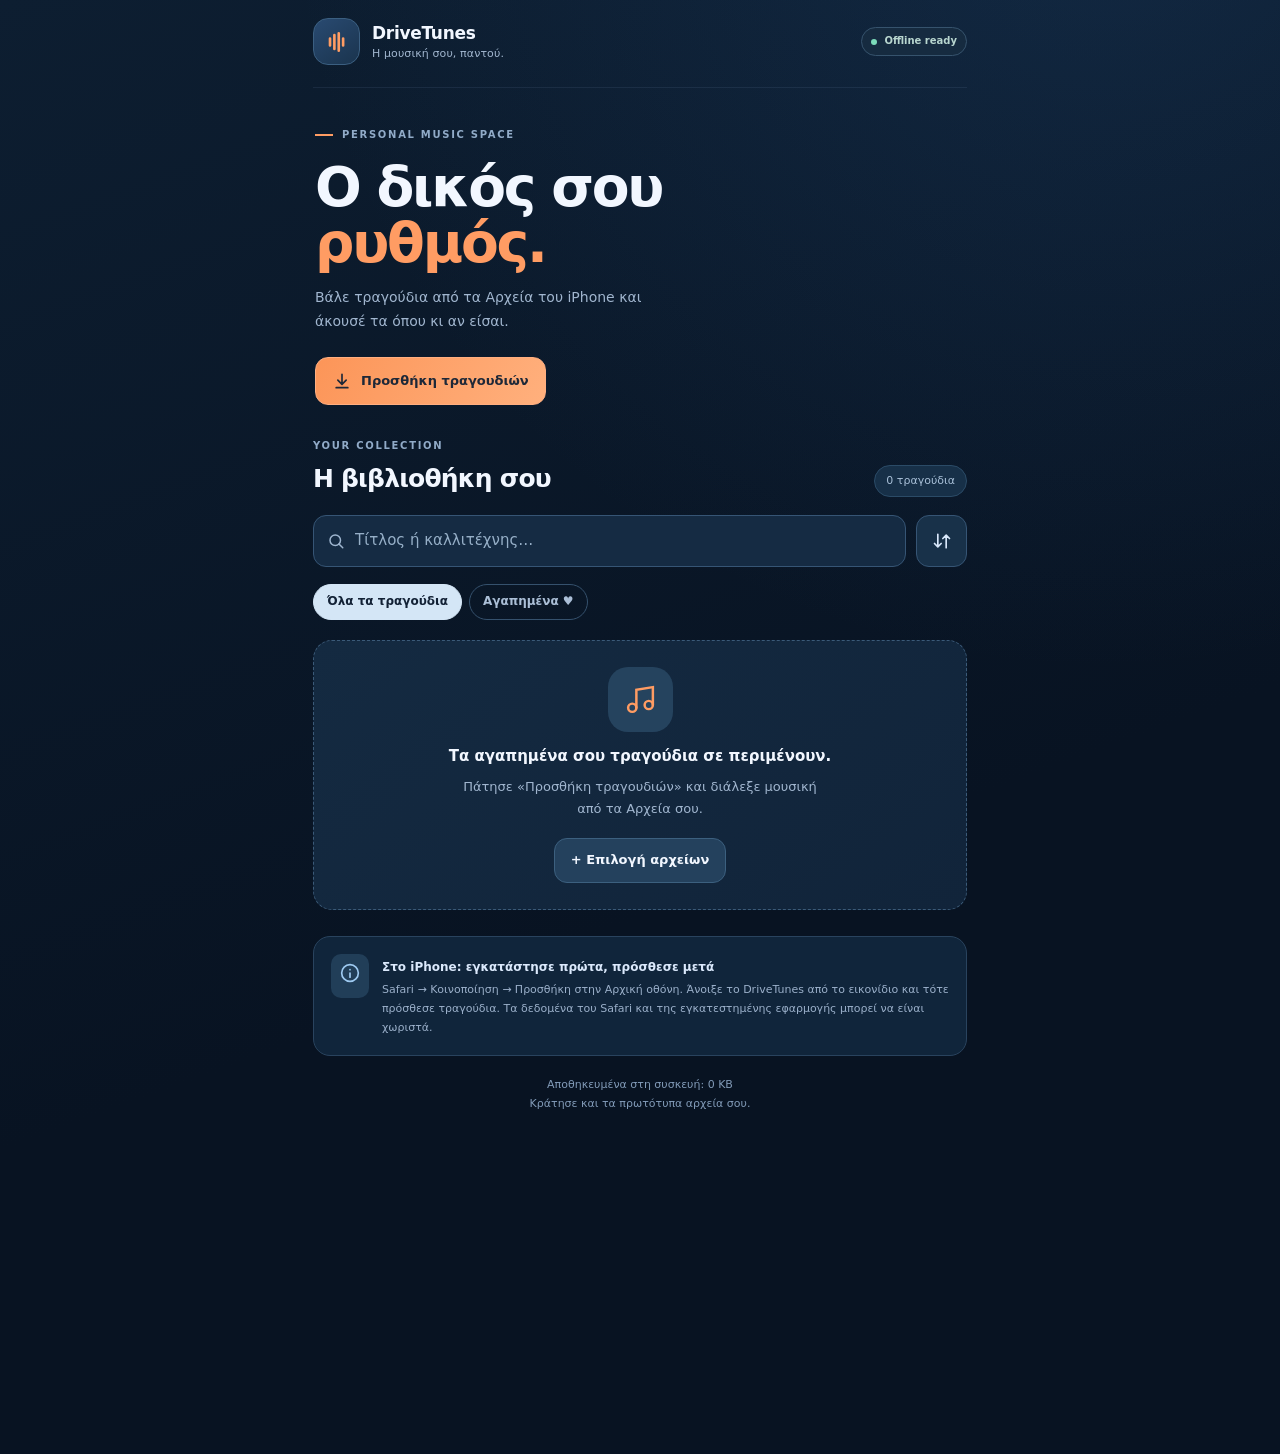
==== index.html @ 00e82565 "Add files via upload" ====
<!doctype html>
<html lang="el">
<head>
  <meta charset="utf-8">
  <meta name="viewport" content="width=device-width, initial-scale=1, viewport-fit=cover">
  <meta name="theme-color" content="#0c1728">
  <meta name="apple-mobile-web-app-capable" content="yes">
  <meta name="apple-mobile-web-app-status-bar-style" content="black-translucent">
  <meta name="apple-mobile-web-app-title" content="DriveTunes">
  <meta name="description" content="Τα τραγούδια σου, αποθηκευμένα στο iPhone. Αναπαραγωγή χωρίς internet.">
  <link rel="manifest" href="./manifest.webmanifest">
  <link rel="icon" href="./assets/icon.svg" type="image/svg+xml">
  <link rel="apple-touch-icon" href="./assets/apple-touch-icon.png">
  <link rel="stylesheet" href="./style.css">
  <title>DriveTunes · Offline Music</title>
  <script src="./app.js" defer></script>
</head>
<body>
  <div class="app-shell">
    <header class="app-header">
      <div class="logo-mark" aria-hidden="true"><svg viewBox="0 0 32 32"><path d="M8 20V12m5 12V8m5 18V6m5 14v-8"/></svg></div>
      <div class="app-heading"><strong>DriveTunes</strong><span>Η μουσική σου, παντού.</span></div>
      <span id="networkStatus" class="connection" aria-label="Κατάσταση σύνδεσης"><span class="status-dot"></span><span id="networkText">Offline ready</span></span>
    </header>

    <main>
      <section class="hero" aria-label="Μουσική βιβλιοθήκη">
        <div class="eyebrow"><span class="tiny-line"></span> PERSONAL MUSIC SPACE</div>
        <h1>Ο δικός σου<br><em>ρυθμός.</em></h1>
        <p>Βάλε τραγούδια από τα Αρχεία του iPhone και άκουσέ τα όπου κι αν είσαι.</p>
        <div class="hero-actions">
          <button id="importTop" type="button" class="primary-button"><svg class="ico" viewBox="0 0 24 24"><path d="M12 4v12m-5-5 5 5 5-5M5 20h14"/></svg> Προσθήκη τραγουδιών</button>
          <button id="installBtn" type="button" class="outline-button" hidden>Εγκατάσταση</button>
        </div>
      </section>

      <div id="notice" role="status" aria-live="polite" class="notice" hidden></div>
      <div id="importProgress" class="import-progress" hidden><span id="importText">Εισαγωγή…</span><div class="progress-track"><span id="importBar"></span></div></div>

      <section class="library" aria-label="Βιβλιοθήκη τραγουδιών">
        <div class="section-heading"><div><span class="eyebrow">YOUR COLLECTION</span><h2>Η βιβλιοθήκη σου</h2></div><span id="trackCount" class="counter">0 τραγούδια</span></div>
        <div class="toolbar">
          <label class="search-wrap"><svg class="ico" viewBox="0 0 24 24"><circle cx="11" cy="11" r="7"/><path d="m16 16 5 5"/></svg><input type="search" id="search" placeholder="Τίτλος ή καλλιτέχνης…" autocomplete="off" aria-label="Αναζήτηση τραγουδιού"></label>
          <button id="sortBtn" type="button" class="sort-button" aria-label="Αλλαγή σειράς" title="Αλλαγή σειράς"><svg class="ico" viewBox="0 0 24 24"><path d="m7 4 0 15m-4-4 4 4 4-4M17 20V5m-4 4 4-4 4 4"/></svg></button>
        </div>
        <div class="tabs" role="tablist" aria-label="Φίλτρο τραγουδιών">
          <button class="tab active" role="tab" aria-selected="true" data-filter="all">Όλα τα τραγούδια</button>
          <button class="tab" role="tab" aria-selected="false" data-filter="favorites">Αγαπημένα <span aria-hidden="true">♥</span></button>
        </div>
        <div id="trackList" class="track-list"></div>
        <div id="emptyState" class="empty-state">
          <div class="empty-icon" aria-hidden="true"><svg viewBox="0 0 24 24"><path d="M9 18V5l12-2v13"/><circle cx="6" cy="18" r="3"/><circle cx="18" cy="16" r="3"/></svg></div>
          <strong>Τα αγαπημένα σου τραγούδια σε περιμένουν.</strong>
          <p>Πάτησε «Προσθήκη τραγουδιών» και διάλεξε μουσική από τα Αρχεία σου.</p>
          <button type="button" id="emptyImport" class="secondary-button">+ Επιλογή αρχείων</button>
        </div>
      </section>

      <section class="info-card">
        <div class="info-icon"><svg class="ico" viewBox="0 0 24 24"><path d="M12 17v-5m0-4h.01M12 2a10 10 0 1 0 0 20 10 10 0 0 0 0-20"/></svg></div>
        <div><strong>Στο iPhone: εγκατάστησε πρώτα, πρόσθεσε μετά</strong><p>Safari → Κοινοποίηση → Προσθήκη στην Αρχική οθόνη. Άνοιξε το DriveTunes από το εικονίδιο και τότε πρόσθεσε τραγούδια. Τα δεδομένα του Safari και της εγκατεστημένης εφαρμογής μπορεί να είναι χωριστά.</p></div>
      </section>
      <div class="storage-info"><span id="storageUsed">Αποθηκευμένα στη συσκευή: —</span><span>Κράτησε και τα πρωτότυπα αρχεία σου.</span></div>
    </main>
  </div>

  <div class="player-dock" id="playerDock" hidden>
    <div class="dock-inner">
      <div class="mini-row">
        <div class="mini-cover" aria-hidden="true"><svg viewBox="0 0 32 32"><path d="M13 22V8l12-3v13"/><circle cx="9" cy="22" r="4"/><circle cx="21" cy="18" r="4"/></svg></div>
        <div class="mini-details"><strong id="nowTitle">—</strong><span id="nowArtist">—</span></div>
        <button class="icon-button mini-more" id="nowMore" aria-label="Επιλογές τραγουδιού"><svg class="ico" viewBox="0 0 24 24"><circle cx="12" cy="5" r="1"/><circle cx="12" cy="12" r="1"/><circle cx="12" cy="19" r="1"/></svg></button>
      </div>
      <div class="seek-row"><span id="currentTime">0:00</span><input id="seek" type="range" min="0" max="1000" step="1" value="0" aria-label="Θέση αναπαραγωγής"><span id="duration">0:00</span></div>
      <div class="control-row">
        <button id="shuffleBtn" type="button" class="icon-button aux-control" aria-label="Τυχαία σειρά" aria-pressed="false" title="Τυχαία σειρά"><svg class="ico" viewBox="0 0 24 24"><path d="m3 17 3 0c6 0 6-10 12-10h3m-4-4 4 4-4 4M3 7h3c2 0 3 1 4 3m3 4c1 2 2 3 5 3h3m-4-4 4 4-4 4"/></svg></button>
        <button id="prevBtn" type="button" class="icon-button transport" aria-label="Προηγούμενο"><svg class="ico" viewBox="0 0 24 24"><path d="M5 5v14M19 5 7 12l12 7z"/></svg></button>
        <button id="playBtn" type="button" class="play-button" aria-label="Αναπαραγωγή"><svg id="playIcon" viewBox="0 0 24 24" class="ico"><path d="M8 5v14l11-7z"/></svg></button>
        <button id="nextBtn" type="button" class="icon-button transport" aria-label="Επόμενο"><svg class="ico" viewBox="0 0 24 24"><path d="M19 5v14M5 5l12 7-12 7z"/></svg></button>
        <button id="repeatBtn" type="button" class="icon-button aux-control" aria-label="Επανάληψη: κλειστή" title="Επανάληψη"><svg class="ico" viewBox="0 0 24 24"><path d="m17 2 4 4-4 4M3 11V9a3 3 0 0 1 3-3h15M7 22l-4-4 4-4m14-1v2a3 3 0 0 1-3 3H3"/></svg><span id="repeatOneBadge" hidden>1</span></button>
      </div>
    </div>
  </div>

  <audio id="audio" preload="metadata" playsinline></audio>
  <input id="fileInput" type="file" accept="audio/*,.mp3,.m4a,.aac,.wav,.flac,.ogg,.opus,.aiff" multiple hidden>

  <dialog id="trackDialog" class="app-dialog" aria-labelledby="dialogTitle"><form method="dialog" id="trackDialogForm">
    <div class="dialog-top"><h2 id="dialogTitle">Επεξεργασία τραγουδιού</h2><button class="close-button" type="submit" aria-label="Κλείσιμο">×</button></div>
    <label for="editTitle">Τίτλος</label><input id="editTitle" autocomplete="off" maxlength="200">
    <label for="editArtist">Καλλιτέχνης</label><input id="editArtist" autocomplete="off" maxlength="200">
    <div class="dialog-actions"><button id="deleteTrackBtn" class="danger-button" type="button">Διαγραφή</button><button id="saveTrackBtn" class="primary-button" type="button">Αποθήκευση</button></div>
  </form></dialog>

  <dialog id="installDialog" class="app-dialog" aria-labelledby="installTitle"><div class="dialog-top"><h2 id="installTitle">Εγκατάσταση στο iPhone</h2><button type="button" class="close-button" id="installClose" aria-label="Κλείσιμο">×</button></div>
    <p>Άνοιξε το DriveTunes στο Safari και πάτησε <strong>Κοινοποίηση</strong> → <strong>Προσθήκη στην Αρχική οθόνη</strong> → <strong>Προσθήκη</strong>.</p>
    <p class="subdued">Άνοιξε πρώτα το εγκατεστημένο DriveTunes και <em>μετά</em> πρόσθεσε τα αρχεία μουσικής σου.</p>
    <button type="button" class="primary-button full-button" id="installOk">Κατάλαβα</button>
  </dialog>
</body>
</html>
---- style.css ----
:root{--bg:#081322;--bg2:#0d1e31;--panel:#14283f;--panel2:#1b3451;--stroke:#294763;--ink:#f2f7ff;--muted:#a1b6cf;--accent:#ff9c63;--accent2:#ffc29d;--teal:#79ccbd;--danger:#ff929b;color-scheme:dark}
*{box-sizing:border-box;-webkit-tap-highlight-color:transparent}
html{-webkit-text-size-adjust:100%}
body{margin:0;color:var(--ink);font:16px/1.45 -apple-system,BlinkMacSystemFont,"Segoe UI",system-ui,sans-serif;background:radial-gradient(circle at 86% -10%,rgba(40,88,141,.24),transparent 42%),linear-gradient(160deg,var(--bg2),var(--bg) 60%);min-height:100vh}
button,input{font:inherit}button{cursor:pointer;touch-action:manipulation}button:focus-visible,input:focus-visible{outline:3px solid var(--accent);outline-offset:3px}button[hidden],div[hidden],span[hidden]{display:none!important}
.app-shell{max-width:690px;margin:0 auto;padding:0 18px 320px}.app-header{display:flex;align-items:center;gap:12px;padding:calc(18px + env(safe-area-inset-top,0px)) 0 22px;border-bottom:1px solid rgba(155,187,227,.09)}
.logo-mark{display:grid;place-items:center;background:linear-gradient(145deg,#294a71,#1a344e);border:1px solid #3b5f81;border-radius:15px;width:47px;height:47px;flex:none}.logo-mark svg{fill:none;stroke:var(--accent);stroke-width:3;stroke-linecap:round;width:28px;height:28px}
.app-heading{display:flex;flex-direction:column;min-width:0}.app-heading strong{font-size:17px;letter-spacing:-.3px}.app-heading span{color:var(--muted);font-size:11px;letter-spacing:.1px}
.connection{margin-left:auto;display:inline-flex;align-items:center;gap:7px;border:1px solid #36536d;background:#162b40;color:#b8d6cf;padding:6px 9px;border-radius:100px;font-size:10px;font-weight:750;white-space:nowrap}.status-dot{width:6px;height:6px;background:#7cdbba;border-radius:50%}.connection.offline .status-dot{background:#ffbd80}
.hero{padding:32px 2px 28px}.eyebrow{display:flex;align-items:center;gap:9px;font-size:10px;font-weight:850;letter-spacing:1.7px;color:#91abc8}.tiny-line{width:18px;height:2px;background:var(--accent)}.hero h1{font-size:clamp(40px,9vw,55px);line-height:1.03;margin:16px 0 14px;letter-spacing:-2.2px;font-weight:850}.hero h1 em{font-style:normal;color:var(--accent)}.hero p{max-width:360px;font-size:14px;line-height:1.7;color:var(--muted);margin:0}
.hero-actions{display:flex;gap:10px;margin-top:24px;flex-wrap:wrap}.primary-button,.secondary-button,.outline-button{display:inline-flex;align-items:center;justify-content:center;gap:9px;min-height:48px;padding:12px 16px;border-radius:13px;font-weight:800;font-size:13px;border:1px solid transparent}.primary-button{background:linear-gradient(120deg,#fc9558,#ffb07d);color:#1d2838;border-color:#ffae80}.primary-button:hover{filter:brightness(1.06)}.secondary-button{background:#24415d;color:var(--ink);border:1px solid #3c607f}.outline-button{background:#172e46;color:var(--ink);border-color:#3f5f7a}.full-button{width:100%}.ico{width:20px;height:20px;flex:none;fill:none;stroke:currentColor;stroke-width:2;stroke-linecap:round;stroke-linejoin:round}
.notice{padding:12px 14px;border-radius:11px;background:#1a3750;border:1px solid #45667d;color:#d6e9ff;font-size:13px;margin:0 0 14px}.notice.error{background:#442633;border-color:#98566a;color:#ffd1d4}.notice[hidden]{display:none}.import-progress{padding:12px 14px;border:1px solid var(--stroke);border-radius:14px;background:#14283e;margin:0 0 15px;font-size:12px;color:var(--muted)}.progress-track{height:6px;border-radius:20px;background:#243c52;overflow:hidden;margin-top:9px}.progress-track span{display:block;width:0;height:100%;background:var(--accent);border-radius:20px;transition:width .16s}
.library{margin-top:6px}.section-heading{display:flex;align-items:end;justify-content:space-between;gap:12px;margin-bottom:18px}.section-heading h2{font-size:25px;letter-spacing:-.8px;margin:7px 0 0}.counter{font-size:11px;color:#a9c0d8;background:#173048;border:1px solid #2b4b67;border-radius:100px;padding:7px 11px;white-space:nowrap}
.toolbar{display:flex;gap:10px}.search-wrap{display:flex;align-items:center;flex:1;min-width:0;border:1px solid #365575;background:#152b43;color:#9eb5cf;border-radius:13px;padding:0 13px}.search-wrap .ico{width:18px;height:18px}.search-wrap input{border:0;background:transparent;outline:0!important;min-height:50px;color:var(--ink);padding:0 0 0 10px;width:100%;font-size:15px;min-width:0}.search-wrap input::placeholder{color:#96afc7}.search-wrap:focus-within{border-color:#ffae79;box-shadow:0 0 0 3px rgba(255,160,104,.12)}.sort-button{background:#183149;border:1px solid #365575;border-radius:13px;min-width:51px;display:grid;place-items:center;color:#d8e7fa}.tabs{display:flex;gap:7px;margin:17px 0 14px}.tab{border:1px solid #35516d;background:transparent;color:#abbfd7;padding:8px 13px;font-size:12px;font-weight:750;border-radius:100px}.tab.active{color:#122135;background:#d4e6f6;border-color:#d4e6f6}
.track-list{display:flex;flex-direction:column;gap:8px}.track{display:flex;align-items:center;gap:12px;min-width:0;background:linear-gradient(145deg,#142a42,#13283d);border:1px solid #2e4a65;border-radius:16px;padding:10px 9px 10px 11px;transition:background .15s,border-color .15s}.track.current{border-color:#dd956b;background:#22364b}.track:hover{background:#1a334e}.track-art{width:46px;height:46px;display:grid;place-items:center;flex:none;background:linear-gradient(135deg,#305473,#1d344e);border-radius:12px;color:#b9d3ef}.track-art svg{width:23px;height:23px;stroke:currentColor;stroke-width:1.8;fill:none;stroke-linecap:round;stroke-linejoin:round}.track.current .track-art{color:var(--accent);background:#3c4754}.track-info{border:0;padding:0;text-align:left;background:transparent;color:inherit;min-width:0;flex:1;display:flex;flex-direction:column;gap:3px}.track-info strong{font-size:14px;white-space:nowrap;overflow:hidden;text-overflow:ellipsis;font-weight:730}.track-info span{font-size:11px;color:var(--muted);white-space:nowrap;overflow:hidden;text-overflow:ellipsis}.track-action{width:35px;height:39px;display:grid;place-items:center;background:transparent;border:0;color:#95abc7;border-radius:10px;padding:0}.track-action.fav.on{color:#ff9d9b}.track-action.fav svg{stroke-width:1.8}.track-action.fav.on svg{fill:currentColor}.track-action .ico{width:19px;height:19px}
.empty-state{padding:26px 20px;text-align:center;background:linear-gradient(145deg,#142a41,#11243a);border:1px dashed #3b5a78;border-radius:19px;margin-top:6px}.empty-icon{width:65px;height:65px;margin:0 auto 14px;border-radius:20px;background:#25435e;display:grid;place-items:center;color:var(--accent)}.empty-icon svg{width:33px;height:33px;fill:none;stroke:currentColor;stroke-width:1.8;stroke-linecap:round}.empty-state strong{display:block;font-size:15px}.empty-state p{font-size:13px;color:var(--muted);line-height:1.7;max-width:360px;margin:9px auto 18px}.empty-state .secondary-button{min-height:42px}
.info-card{display:flex;align-items:flex-start;gap:13px;margin-top:26px;background:#10253b;border:1px solid #29435e;padding:17px;border-radius:17px}.info-icon{flex:none;border-radius:10px;color:#9ecaf1;background:#213e58;padding:9px}.info-card strong{font-size:12px;color:#dbe9fc}.info-card p{font-size:11px;color:#9bb0ca;line-height:1.7;margin:4px 0 0}.storage-info{display:flex;flex-direction:column;align-items:center;gap:3px;color:#829bb8;font-size:11px;padding:21px 10px;line-height:1.5;text-align:center}
.player-dock{position:fixed;left:0;right:0;bottom:0;z-index:20;background:rgba(12,27,45,.96);border-top:1px solid #355470;box-shadow:0 -12px 40px rgba(0,0,0,.4);backdrop-filter:blur(18px);-webkit-backdrop-filter:blur(18px);padding:14px 18px calc(16px + env(safe-area-inset-bottom,0px))}.dock-inner{max-width:654px;margin:0 auto}.mini-row{display:flex;align-items:center;gap:12px}.mini-cover{width:47px;height:47px;display:grid;place-items:center;flex:none;background:#294965;border-radius:11px;color:var(--accent)}.mini-cover svg{width:25px;height:25px;fill:none;stroke:currentColor;stroke-width:1.8;stroke-linejoin:round}.mini-details{display:flex;flex-direction:column;gap:3px;min-width:0;flex:1}.mini-details strong{font-size:15px;white-space:nowrap;text-overflow:ellipsis;overflow:hidden}.mini-details span{font-size:12px;color:#a4bcd4;white-space:nowrap;overflow:hidden;text-overflow:ellipsis}.icon-button{background:transparent;border:0;padding:9px;display:grid;place-items:center;color:#c5d8ed;border-radius:10px}.icon-button:disabled{opacity:.35}.icon-button.active{color:var(--accent)}.icon-button .ico{width:21px;height:21px}.mini-more{padding:5px}.seek-row{display:grid;grid-template-columns:35px minmax(0,1fr) 35px;gap:8px;align-items:center;color:#9aadc4;font-size:10px;font-variant-numeric:tabular-nums;margin-top:13px}.seek-row span:last-child{text-align:right}input[type=range]{width:100%;accent-color:var(--accent);height:22px;margin:0;cursor:pointer}.control-row{display:flex;justify-content:space-between;align-items:center;gap:6px;margin-top:3px}.transport .ico{width:26px;height:26px;fill:currentColor;stroke-width:1.2}.aux-control{position:relative}.aux-control .ico{width:20px;height:20px}.aux-control span{position:absolute;bottom:2px;right:2px;border-radius:50%;font-size:10px;color:#192235;font-weight:900;background:var(--accent);height:14px;width:14px;line-height:14px;text-align:center}.play-button{width:58px;height:58px;flex:none;border-radius:50%;border:0;background:linear-gradient(145deg,#ffad77,#ff8d54);display:grid;place-items:center;color:#1b2b3c;box-shadow:0 7px 21px rgba(247,135,75,.2)}.play-button .ico{width:28px;height:28px;stroke-width:2.2;fill:currentColor}
.app-dialog{border:1px solid #3a5e7f;background:#172b42;color:var(--ink);border-radius:20px;padding:22px;width:min(440px,calc(100vw - 28px));box-shadow:0 23px 70px rgba(0,0,0,.38)}.app-dialog::backdrop{background:rgba(3,11,22,.74)}.dialog-top{display:flex;justify-content:space-between;align-items:center;gap:12px}.dialog-top h2{margin:0 0 8px;font-size:19px}.close-button{font-size:25px;background:transparent;border:0;color:#aac0d8;width:38px;height:38px;border-radius:9px}.app-dialog label{display:block;font-size:12px;color:var(--muted);margin:13px 0 6px}.app-dialog input{display:block;width:100%;background:#0d2035;color:var(--ink);border:1px solid #3b5b77;border-radius:11px;min-height:48px;padding:10px 12px;font-size:16px}.dialog-actions{display:flex;justify-content:space-between;gap:10px;margin-top:22px}.danger-button{background:#372738;color:#ffa8ad;border:1px solid #744753;padding:9px 13px;border-radius:11px;font-weight:750}.app-dialog p{font-size:14px;line-height:1.7;color:#cedcf0}.app-dialog .subdued{color:#9bb1c9;font-size:12px}
@media(max-width:390px){.app-shell{padding-left:12px;padding-right:12px}.hero{padding-top:25px}.hero h1{font-size:39px}.player-dock{padding-left:12px;padding-right:12px}.connection{font-size:0;gap:0;padding:8px}.connection .status-dot{width:7px;height:7px}.track{gap:8px}.track-art{width:42px;height:42px}.track-action{width:33px}.app-heading strong{font-size:15px}}
@media(min-width:900px){.hero{padding-top:40px}}
@media(prefers-reduced-motion:reduce){*{scroll-behavior:auto!important;transition:none!important}}
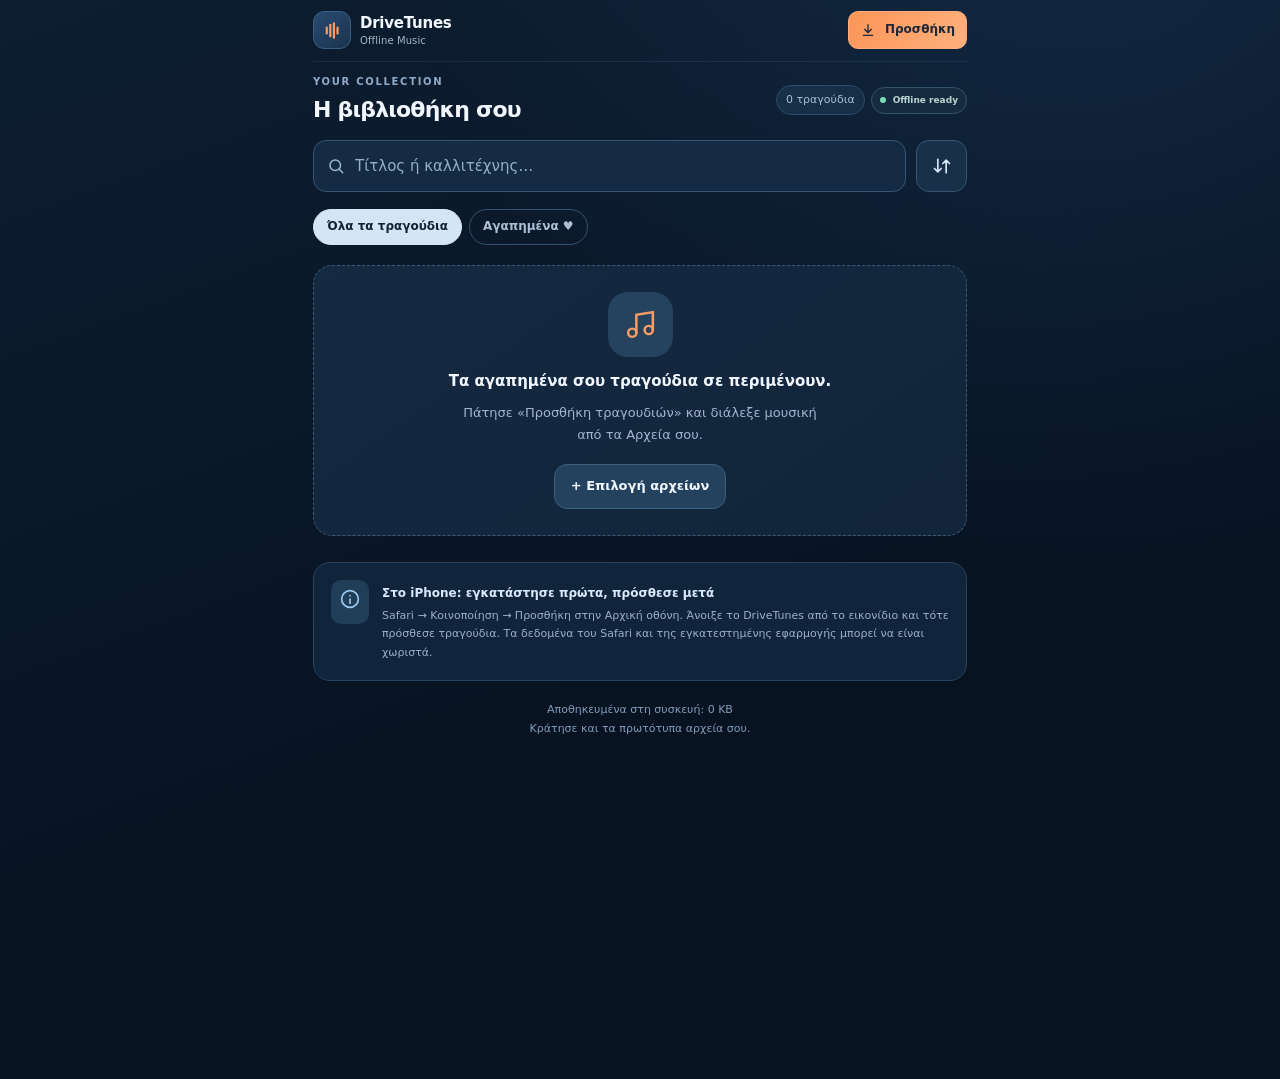
==== commit efbbcf65: "Simplify player header and prefer track controls on lock screen" ====
--- a/index.html
+++ b/index.html
@@ -18,27 +18,25 @@
 <body>
   <div class="app-shell">
     <header class="app-header">
-      <div class="logo-mark" aria-hidden="true"><svg viewBox="0 0 32 32"><path d="M8 20V12m5 12V8m5 18V6m5 14v-8"/></svg></div>
-      <div class="app-heading"><strong>DriveTunes</strong><span>Η μουσική σου, παντού.</span></div>
-      <span id="networkStatus" class="connection" aria-label="Κατάσταση σύνδεσης"><span class="status-dot"></span><span id="networkText">Offline ready</span></span>
+      <div class="app-brand">
+        <div class="logo-mark" aria-hidden="true"><svg viewBox="0 0 32 32"><path d="M8 20V12m5 12V8m5 18V6m5 14v-8"/></svg></div>
+        <div class="app-heading"><strong>DriveTunes</strong><span>Offline Music</span></div>
+      </div>
+      <div class="header-tools">
+        <button id="installBtn" type="button" class="outline-button compact-install" aria-label="Εγκατάσταση εφαρμογής" hidden>Εγκατάσταση</button>
+        <button id="importTop" type="button" class="primary-button compact-import"><svg class="ico" viewBox="0 0 24 24" aria-hidden="true"><path d="M12 4v12m-5-5 5 5 5-5M5 20h14"/></svg><span>Προσθήκη</span></button>
+      </div>
     </header>
 
     <main>
-      <section class="hero" aria-label="Μουσική βιβλιοθήκη">
-        <div class="eyebrow"><span class="tiny-line"></span> PERSONAL MUSIC SPACE</div>
-        <h1>Ο δικός σου<br><em>ρυθμός.</em></h1>
-        <p>Βάλε τραγούδια από τα Αρχεία του iPhone και άκουσέ τα όπου κι αν είσαι.</p>
-        <div class="hero-actions">
-          <button id="importTop" type="button" class="primary-button"><svg class="ico" viewBox="0 0 24 24"><path d="M12 4v12m-5-5 5 5 5-5M5 20h14"/></svg> Προσθήκη τραγουδιών</button>
-          <button id="installBtn" type="button" class="outline-button" hidden>Εγκατάσταση</button>
-        </div>
-      </section>
-
       <div id="notice" role="status" aria-live="polite" class="notice" hidden></div>
       <div id="importProgress" class="import-progress" hidden><span id="importText">Εισαγωγή…</span><div class="progress-track"><span id="importBar"></span></div></div>
 
       <section class="library" aria-label="Βιβλιοθήκη τραγουδιών">
-        <div class="section-heading"><div><span class="eyebrow">YOUR COLLECTION</span><h2>Η βιβλιοθήκη σου</h2></div><span id="trackCount" class="counter">0 τραγούδια</span></div>
+        <div class="section-heading"><div><span class="eyebrow">YOUR COLLECTION</span><h2>Η βιβλιοθήκη σου</h2></div><div class="library-stats">
+          <span id="trackCount" class="counter">0 τραγούδια</span>
+          <span id="networkStatus" class="connection" aria-label="Κατάσταση σύνδεσης"><span class="status-dot"></span><span id="networkText">Offline ready</span></span>
+        </div></div>
         <div class="toolbar">
           <label class="search-wrap"><svg class="ico" viewBox="0 0 24 24"><circle cx="11" cy="11" r="7"/><path d="m16 16 5 5"/></svg><input type="search" id="search" placeholder="Τίτλος ή καλλιτέχνης…" autocomplete="off" aria-label="Αναζήτηση τραγουδιού"></label>
           <button id="sortBtn" type="button" class="sort-button" aria-label="Αλλαγή σειράς" title="Αλλαγή σειράς"><svg class="ico" viewBox="0 0 24 24"><path d="m7 4 0 15m-4-4 4 4 4-4M17 20V5m-4 4 4-4 4 4"/></svg></button>
--- a/style.css
+++ b/style.css
@@ -20,3 +20,41 @@
 @media(max-width:390px){.app-shell{padding-left:12px;padding-right:12px}.hero{padding-top:25px}.hero h1{font-size:39px}.player-dock{padding-left:12px;padding-right:12px}.connection{font-size:0;gap:0;padding:8px}.connection .status-dot{width:7px;height:7px}.track{gap:8px}.track-art{width:42px;height:42px}.track-action{width:33px}.app-heading strong{font-size:15px}}
 @media(min-width:900px){.hero{padding-top:40px}}
 @media(prefers-reduced-motion:reduce){*{scroll-behavior:auto!important;transition:none!important}}
+
+/* Compact app bar. Go straight to the music library — no oversized hero. */
+.app-header{display:flex;align-items:center;justify-content:space-between;gap:10px;padding:calc(11px + env(safe-area-inset-top,0px)) 0 12px;border-bottom:1px solid rgba(155,187,227,.1)}
+.app-brand{display:flex;align-items:center;gap:9px;min-width:0}
+.app-header .logo-mark{width:38px;height:38px;border-radius:11px}
+.app-header .logo-mark svg{width:23px;height:23px}
+.app-header .app-heading strong{font-size:15px;letter-spacing:-.25px}
+.app-header .app-heading span{font-size:10px;line-height:1.2}
+.header-tools{display:flex;align-items:center;gap:6px;flex:none}
+.compact-import,.compact-install{min-height:38px;padding:8px 11px;border-radius:10px;font-size:12px;line-height:1.15;white-space:nowrap}
+.compact-import .ico{width:16px;height:16px}
+.compact-install{padding-left:10px;padding-right:10px}
+.library{margin-top:13px}
+.library .section-heading{align-items:center;gap:8px;margin-bottom:15px}
+.library .section-heading h2{font-size:22px;margin-top:4px}
+.library-stats{display:flex;align-items:center;justify-content:flex-end;gap:6px;flex-wrap:wrap}
+.library-stats .connection{margin-left:0;padding:6px 8px;font-size:9px}
+.library-stats .counter{padding:6px 9px}
+@media(max-width:420px){
+ .app-header{gap:7px}
+ .app-header .logo-mark{width:35px;height:35px}
+ .app-header .app-heading strong{font-size:14px}
+ .app-header .app-heading span{font-size:9px}
+ .header-tools{gap:5px}
+ .compact-import{min-height:36px;padding:8px 9px;font-size:11px}
+ .compact-install{font-size:0;padding:7px 9px;min-height:36px;min-width:34px}
+ .compact-install::before{content:"⇩";font-size:16px;line-height:1}
+ .library .section-heading{align-items:flex-start}
+ .library .section-heading h2{font-size:21px}
+ .library-stats{flex-direction:column;align-items:flex-end;gap:5px}
+ .library-stats .connection{padding:4px 7px}
+}
+@media(max-width:350px){
+ .app-header .app-heading span{display:none}
+ .app-header .logo-mark{width:32px;height:32px}
+ .compact-import .ico{width:15px;height:15px}
+ .compact-import{padding:7px 8px}
+}
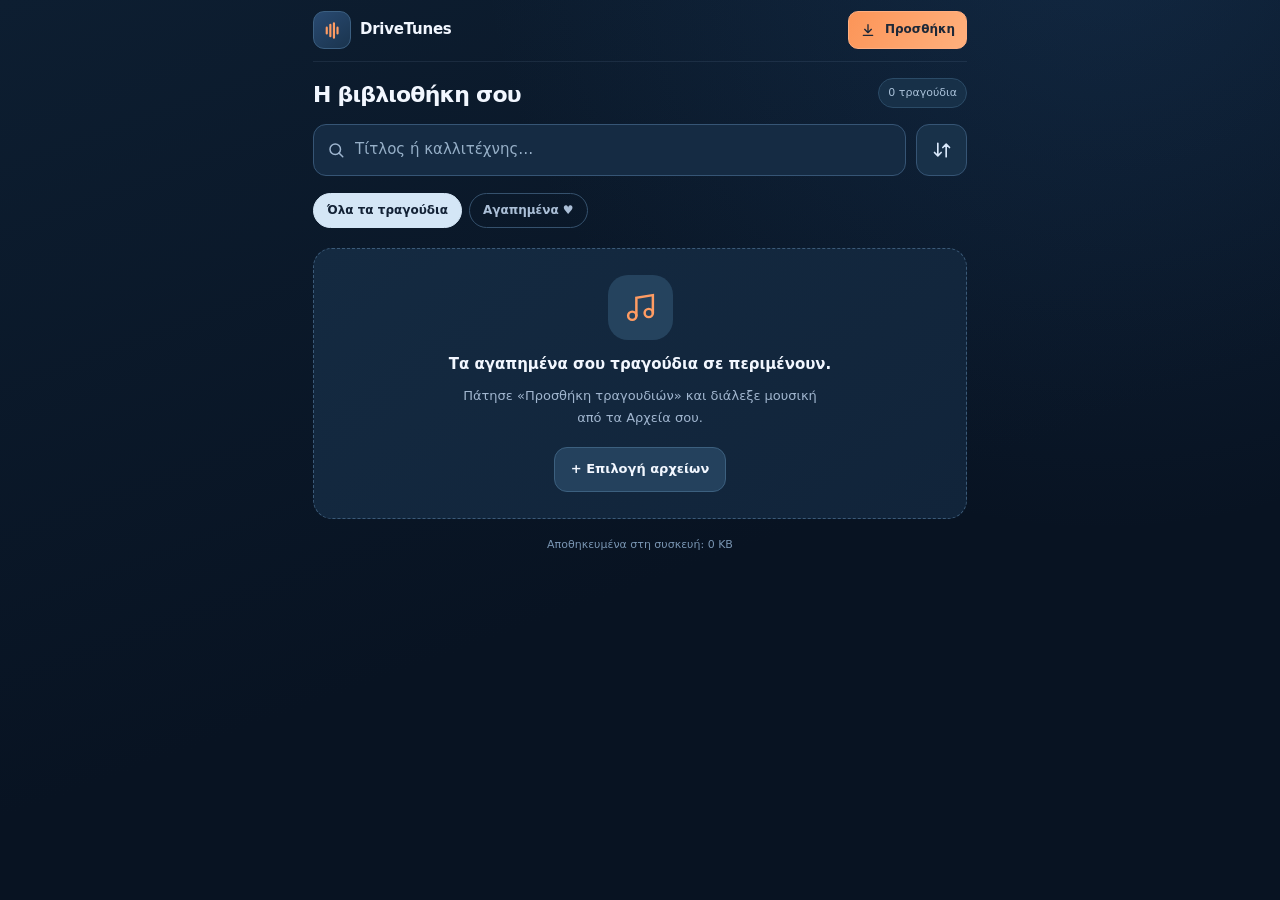
==== commit fbec24b8: "Remove install guidance and simplify DriveTunes UI; add iOS seek fallback for track skips" ====
--- a/index.html
+++ b/index.html
@@ -20,10 +20,9 @@
     <header class="app-header">
       <div class="app-brand">
         <div class="logo-mark" aria-hidden="true"><svg viewBox="0 0 32 32"><path d="M8 20V12m5 12V8m5 18V6m5 14v-8"/></svg></div>
-        <div class="app-heading"><strong>DriveTunes</strong><span>Offline Music</span></div>
+        <div class="app-heading"><strong>DriveTunes</strong></div>
       </div>
       <div class="header-tools">
-        <button id="installBtn" type="button" class="outline-button compact-install" aria-label="Εγκατάσταση εφαρμογής" hidden>Εγκατάσταση</button>
         <button id="importTop" type="button" class="primary-button compact-import"><svg class="ico" viewBox="0 0 24 24" aria-hidden="true"><path d="M12 4v12m-5-5 5 5 5-5M5 20h14"/></svg><span>Προσθήκη</span></button>
       </div>
     </header>
@@ -33,9 +32,8 @@
       <div id="importProgress" class="import-progress" hidden><span id="importText">Εισαγωγή…</span><div class="progress-track"><span id="importBar"></span></div></div>
 
       <section class="library" aria-label="Βιβλιοθήκη τραγουδιών">
-        <div class="section-heading"><div><span class="eyebrow">YOUR COLLECTION</span><h2>Η βιβλιοθήκη σου</h2></div><div class="library-stats">
+        <div class="section-heading"><div><h2>Η βιβλιοθήκη σου</h2></div><div class="library-stats">
           <span id="trackCount" class="counter">0 τραγούδια</span>
-          <span id="networkStatus" class="connection" aria-label="Κατάσταση σύνδεσης"><span class="status-dot"></span><span id="networkText">Offline ready</span></span>
         </div></div>
         <div class="toolbar">
           <label class="search-wrap"><svg class="ico" viewBox="0 0 24 24"><circle cx="11" cy="11" r="7"/><path d="m16 16 5 5"/></svg><input type="search" id="search" placeholder="Τίτλος ή καλλιτέχνης…" autocomplete="off" aria-label="Αναζήτηση τραγουδιού"></label>
@@ -54,11 +52,8 @@
         </div>
       </section>
 
-      <section class="info-card">
-        <div class="info-icon"><svg class="ico" viewBox="0 0 24 24"><path d="M12 17v-5m0-4h.01M12 2a10 10 0 1 0 0 20 10 10 0 0 0 0-20"/></svg></div>
-        <div><strong>Στο iPhone: εγκατάστησε πρώτα, πρόσθεσε μετά</strong><p>Safari → Κοινοποίηση → Προσθήκη στην Αρχική οθόνη. Άνοιξε το DriveTunes από το εικονίδιο και τότε πρόσθεσε τραγούδια. Τα δεδομένα του Safari και της εγκατεστημένης εφαρμογής μπορεί να είναι χωριστά.</p></div>
-      </section>
-      <div class="storage-info"><span id="storageUsed">Αποθηκευμένα στη συσκευή: —</span><span>Κράτησε και τα πρωτότυπα αρχεία σου.</span></div>
+
+      <div class="storage-info"><span id="storageUsed">Αποθηκευμένα στη συσκευή: —</span></div>
     </main>
   </div>
 
@@ -90,10 +85,6 @@
     <div class="dialog-actions"><button id="deleteTrackBtn" class="danger-button" type="button">Διαγραφή</button><button id="saveTrackBtn" class="primary-button" type="button">Αποθήκευση</button></div>
   </form></dialog>
 
-  <dialog id="installDialog" class="app-dialog" aria-labelledby="installTitle"><div class="dialog-top"><h2 id="installTitle">Εγκατάσταση στο iPhone</h2><button type="button" class="close-button" id="installClose" aria-label="Κλείσιμο">×</button></div>
-    <p>Άνοιξε το DriveTunes στο Safari και πάτησε <strong>Κοινοποίηση</strong> → <strong>Προσθήκη στην Αρχική οθόνη</strong> → <strong>Προσθήκη</strong>.</p>
-    <p class="subdued">Άνοιξε πρώτα το εγκατεστημένο DriveTunes και <em>μετά</em> πρόσθεσε τα αρχεία μουσικής σου.</p>
-    <button type="button" class="primary-button full-button" id="installOk">Κατάλαβα</button>
-  </dialog>
+
 </body>
 </html>
--- a/style.css
+++ b/style.css
@@ -58,3 +58,28 @@
  .compact-import .ico{width:15px;height:15px}
  .compact-import{padding:7px 8px}
 }
+
+/* Larger library rows — comfortable touch targets on iPhone and in the car. */
+.track-list{gap:11px}
+.track{min-height:84px;padding:13px 10px 13px 13px;gap:11px;border-radius:18px;cursor:pointer}
+.track-art{width:56px;height:56px;border-radius:14px}
+.track-art svg{width:27px;height:27px}
+.track-info{align-self:stretch;justify-content:center;min-height:56px;padding:4px 0;gap:5px}
+.track-info strong{font-size:15.5px;line-height:1.27}
+.track-info span{font-size:12.5px;line-height:1.3}
+.track-action{width:44px;min-width:44px;height:48px;flex:0 0 44px;border-radius:12px}
+.track-action.fav{font-size:21px}
+.track-action .ico{width:22px;height:22px}
+@media(max-width:390px){
+ .track{min-height:80px;padding:12px 7px 12px 10px;gap:7px}
+ .track-art{width:50px;height:50px}
+ .track-info{min-height:52px}
+ .track-info strong{font-size:14.5px}
+ .track-info span{font-size:12px}
+ .track-action{width:42px;min-width:42px;height:46px;flex-basis:42px}
+}
+
+/* Cleaner library: no extra installation or network status panels. */
+.library-stats{gap:0}
+.library .section-heading{margin-bottom:13px}
+.storage-info{padding:18px 10px;color:#7995b2}
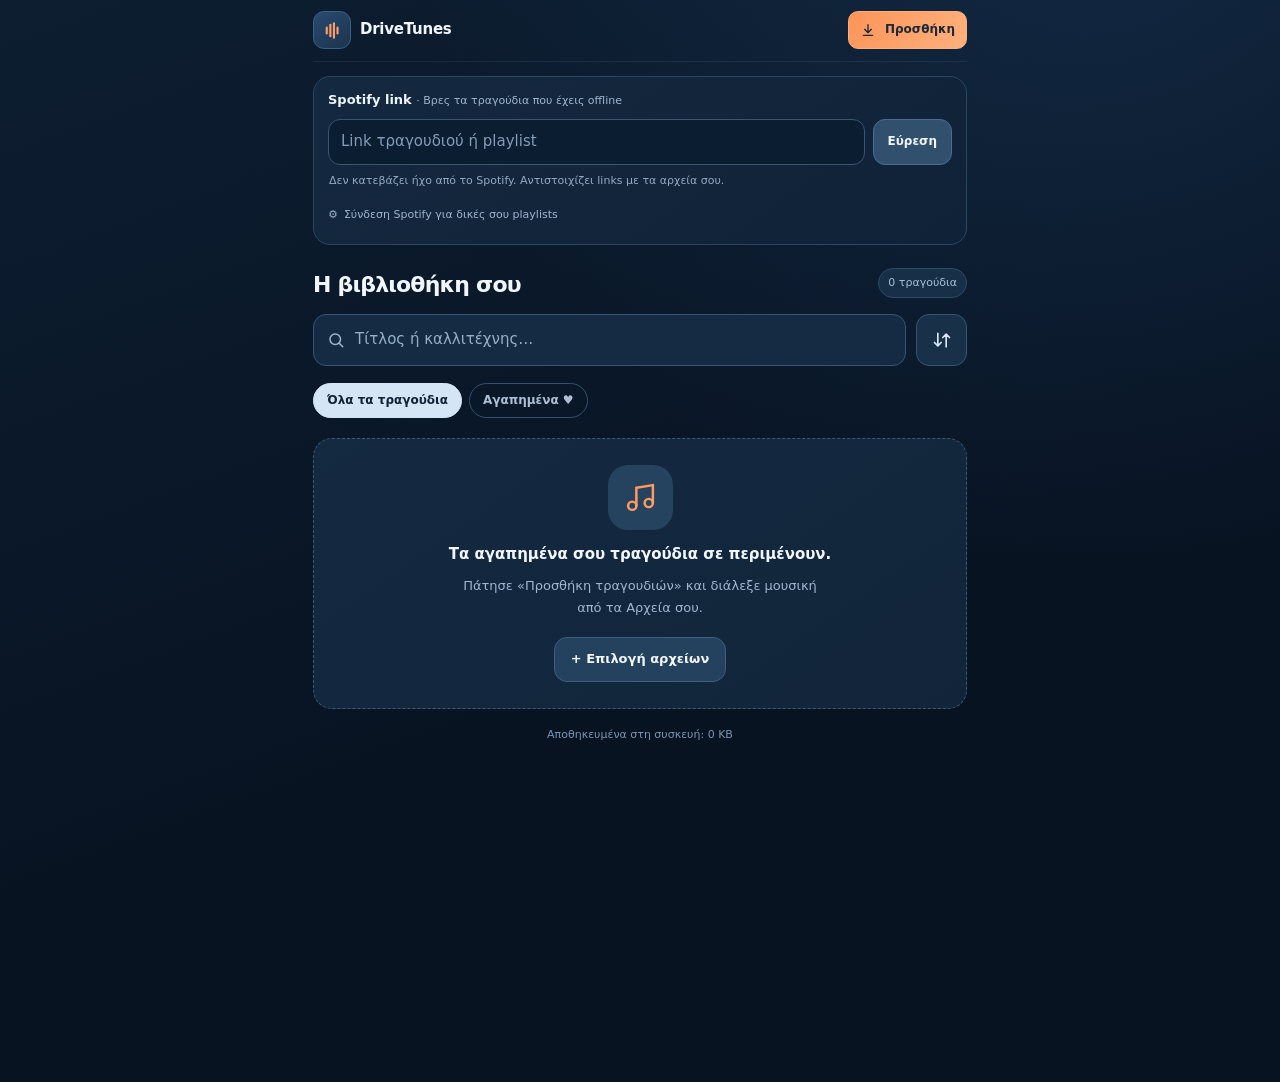
==== commit 602da5f3: "Add Spotify link metadata lookup and optional playlist-to-local-file matching" ====
--- a/index.html
+++ b/index.html
@@ -28,6 +28,36 @@
     </header>
 
     <main>
+      <section class="spotify-import" aria-label="Spotify link">
+        <form id="spotifyForm" class="spotify-form">
+          <label for="spotifyUrl" class="spotify-label">Spotify link <span>· Βρες τα τραγούδια που έχεις offline</span></label>
+          <div class="spotify-input-row">
+            <input id="spotifyUrl" type="url" inputmode="url" autocomplete="off" spellcheck="false" placeholder="Link τραγουδιού ή playlist" aria-describedby="spotifyHint">
+            <button id="spotifyFind" type="submit" class="spotify-find">Εύρεση</button>
+          </div>
+        </form>
+        <p id="spotifyHint" class="spotify-hint">Δεν κατεβάζει ήχο από το Spotify. Αντιστοιχίζει links με τα αρχεία σου.</p>
+        <div id="spotifyFeedback" class="spotify-feedback" role="status" aria-live="polite" hidden></div>
+        <div id="spotifyResults" class="spotify-results" hidden>
+          <div class="spotify-results-head">
+            <strong id="spotifyResultTitle"></strong>
+            <a id="spotifySource" target="_blank" rel="noopener noreferrer" href="https://open.spotify.com/">Spotify</a>
+          </div>
+          <div id="spotifyMatchedList" class="spotify-match-list"></div>
+          <button id="spotifyPlay" type="button" class="spotify-play" hidden>▶ Παίξε τα διαθέσιμα</button>
+        </div>
+        <details class="spotify-settings" id="spotifySettings">
+          <summary>Σύνδεση Spotify για δικές σου playlists</summary>
+          <p>Για να διαβάσουμε όλα τα τραγούδια της playlist σου χρειάζεται δωρεάν Spotify Developer Client ID και σύνδεση λογαριασμού. Το Spotify επιτρέπει πρόσβαση μόνο σε playlists που διαχειρίζεσαι. Η μουσική παραμένει στα δικά σου αρχεία.</p>
+          <label for="spotifyClientId">Spotify Client ID</label>
+          <input id="spotifyClientId" autocomplete="off" spellcheck="false" placeholder="Client ID (όχι Secret)">
+          <div class="spotify-settings-actions">
+            <button type="button" id="spotifyConnect">Σύνδεση Spotify</button>
+            <button type="button" id="spotifyDisconnect">Αποσύνδεση</button>
+          </div>
+          <p class="spotify-setup">Redirect URL για την εφαρμογή Spotify Developer: <code id="spotifyRedirect"></code></p>
+        </details>
+      </section>
       <div id="notice" role="status" aria-live="polite" class="notice" hidden></div>
       <div id="importProgress" class="import-progress" hidden><span id="importText">Εισαγωγή…</span><div class="progress-track"><span id="importBar"></span></div></div>
 
--- a/style.css
+++ b/style.css
@@ -83,3 +83,42 @@
 .library-stats{gap:0}
 .library .section-heading{margin-bottom:13px}
 .storage-info{padding:18px 10px;color:#7995b2}
+
+
+/* Spotify link helper — compact and optional. Never presents metadata as downloads. */
+.spotify-import{margin:14px 0 20px;background:linear-gradient(145deg,#14283f,#102238);border:1px solid #294763;border-radius:17px;padding:14px}
+.spotify-form{margin:0}
+.spotify-label{display:block;color:#edf5ff;font-size:13px;font-weight:800;margin:0 0 9px}
+.spotify-label span{color:#a1b6cf;font-weight:500;font-size:11px}
+.spotify-input-row{display:flex;gap:8px;align-items:stretch}
+.spotify-input-row input{min-width:0;flex:1;color:#f2f7ff;background:#0b1d30;border:1px solid #3a5573;border-radius:12px;padding:11px 12px;font-size:15px;min-height:45px;-webkit-appearance:none;appearance:none}
+.spotify-input-row input::placeholder{color:#829cb8}
+.spotify-input-row input:focus{border-color:#ffab7b;outline:0;box-shadow:0 0 0 3px rgba(255,156,99,.15)}
+.spotify-find{flex:none;background:#31506d;border:1px solid #496e8d;color:#f2f7ff;border-radius:12px;padding:10px 14px;min-height:45px;font-size:12px;font-weight:800}
+.spotify-find:disabled{opacity:.6}
+.spotify-hint{margin:8px 1px 0;font-size:11px;color:#95aac2;line-height:1.5}
+.spotify-feedback{font-size:12px;line-height:1.55;color:#cbdcf0;border-radius:10px;margin-top:12px;background:#1c3750;padding:10px 12px}
+.spotify-feedback.error{background:#3e2b37;color:#ffd2d5}
+.spotify-results{margin-top:12px;padding-top:12px;border-top:1px solid #304963}
+.spotify-results-head{display:flex;align-items:center;justify-content:space-between;gap:12px;font-size:13px;margin-bottom:10px}
+.spotify-results-head strong{min-width:0;overflow-wrap:anywhere}
+.spotify-results-head a{font-size:11px;color:#b7cde8;white-space:nowrap}
+.spotify-match-list{display:flex;flex-direction:column;gap:7px;max-height:270px;overflow-y:auto}
+.spotify-match{display:flex;gap:10px;align-items:center;justify-content:space-between;background:#1b344b;border:1px solid #2f506b;border-radius:11px;padding:10px 11px;min-height:45px}
+.spotify-match strong{font-size:12px;line-height:1.4;font-weight:750;overflow-wrap:anywhere}
+.spotify-match small{display:block;color:#9fb3cb;font-size:11px;margin-top:3px;line-height:1.4}
+.spotify-match .spotify-status{color:#7de4c3;white-space:nowrap;font-size:11px;font-weight:800}
+.spotify-match .spotify-status.missing{color:#f3b6ac}
+.spotify-play{width:100%;margin-top:11px;background:#ffab77;color:#172638;border:0;font-size:12px;font-weight:850}
+.spotify-settings{margin-top:11px;font-size:11px;color:#9eb4cd}
+.spotify-settings summary{cursor:pointer;list-style:none;display:inline-flex;align-items:center;min-height:30px}
+.spotify-settings summary::-webkit-details-marker{display:none}
+.spotify-settings summary::before{content:"⚙";margin-right:6px}
+.spotify-settings p{line-height:1.6;margin:9px 0 11px}
+.spotify-settings label{display:block;margin:9px 0 5px}
+.spotify-settings input{width:100%;border:1px solid #3a5573;background:#0b1d30;color:#f2f7ff;min-height:43px;border-radius:11px;padding:9px 12px;min-width:0;font-size:14px}
+.spotify-settings-actions{display:flex;gap:8px;flex-wrap:wrap;margin-top:9px}
+.spotify-settings-actions button{font-size:11px;background:#263e56;color:#dbe8fa;border:1px solid #3b5874;min-height:40px;padding:9px 12px}
+.spotify-setup{color:#8ea6c0;overflow-wrap:anywhere}
+.spotify-setup code{user-select:all;-webkit-user-select:all;font-size:10px;color:#b9cce2}
+@media(max-width:400px){.spotify-import{padding:12px;margin-top:11px}.spotify-label span{display:block;margin-top:3px}.spotify-input-row{gap:6px}.spotify-find{padding:8px 10px}.spotify-match{align-items:flex-start;gap:6px}}
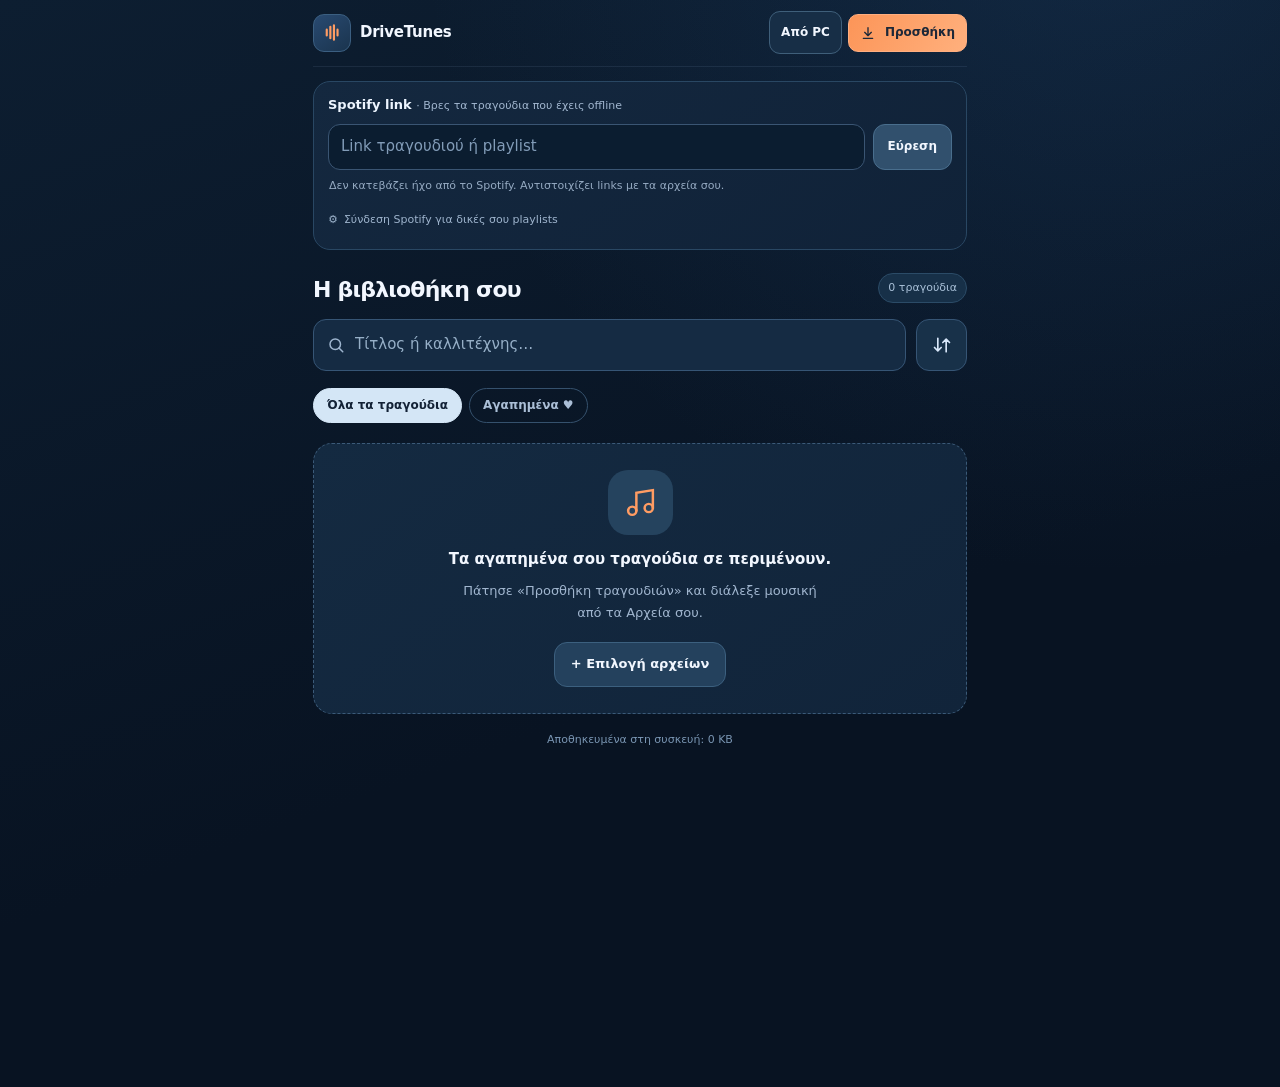
==== commit cabe413e: "Add direct PC-to-iPhone music import via DataTransfer WebRTC pairing" ====
--- a/index.html
+++ b/index.html
@@ -14,6 +14,8 @@
   <link rel="stylesheet" href="./style.css">
   <title>DriveTunes · Offline Music</title>
   <script src="./app.js" defer></script>
+  <script src="./pc-bridge.js" defer></script>
+  <script src="./receiver-transfer.js" defer></script>
 </head>
 <body>
   <div class="app-shell">
@@ -23,11 +25,29 @@
         <div class="app-heading"><strong>DriveTunes</strong></div>
       </div>
       <div class="header-tools">
+        <button id="pcTransferToggle" type="button" class="outline-button compact-pc" aria-expanded="false" aria-controls="pcTransferPanel">Από PC</button>
         <button id="importTop" type="button" class="primary-button compact-import"><svg class="ico" viewBox="0 0 24 24" aria-hidden="true"><path d="M12 4v12m-5-5 5 5 5-5M5 20h14"/></svg><span>Προσθήκη</span></button>
       </div>
     </header>
 
     <main>
+      <section id="pcTransferPanel" class="pc-panel" aria-label="Μεταφορά τραγουδιών από PC" hidden>
+        <div class="pc-panel-top"><strong>Μεταφορά από υπολογιστή</strong><button id="pcTransferClose" type="button" aria-label="Κλείσιμο">×</button></div>
+        <label for="pcTransferServer">Διεύθυνση DataTransfer</label>
+        <input id="pcTransferServer" type="url" autocomplete="url" autocapitalize="off" spellcheck="false" placeholder="https://διεύθυνση-DataTransfer">
+        <p id="pcSetupHint" class="pc-help">Βάλε μία φορά τη διεύθυνση όπου ανοίγεις το DataTransfer. Χρησιμοποιείται μόνο για τη σύνδεση των συσκευών.</p>
+        <button id="pcTransferStart" class="pc-start" type="button">Έναρξη μεταφοράς</button>
+        <div id="pcPairing" class="pc-pairing" hidden>
+          <span class="pc-label">Στον υπολογιστή άνοιξε:</span>
+          <span id="pcSenderUrl" class="pc-sender-url"></span>
+          <span class="pc-label">Κωδικός σύνδεσης:</span>
+          <strong id="pcPairCode" class="pc-pair-code">—</strong>
+          <button id="pcCopyLink" class="pc-copy" type="button">Αντιγραφή πλήρους συνδέσμου</button>
+        </div>
+        <p id="pcTransferStatus" class="pc-status" role="status" aria-live="polite"></p>
+        <div id="pcReceiveName" class="pc-receive-name"></div>
+        <progress id="pcReceiveProgress" max="100" value="0" hidden></progress>
+      </section>
       <section class="spotify-import" aria-label="Spotify link">
         <form id="spotifyForm" class="spotify-form">
           <label for="spotifyUrl" class="spotify-label">Spotify link <span>· Βρες τα τραγούδια που έχεις offline</span></label>
--- a/style.css
+++ b/style.css
@@ -122,3 +122,33 @@
 .spotify-setup{color:#8ea6c0;overflow-wrap:anywhere}
 .spotify-setup code{user-select:all;-webkit-user-select:all;font-size:10px;color:#b9cce2}
 @media(max-width:400px){.spotify-import{padding:12px;margin-top:11px}.spotify-label span{display:block;margin-top:3px}.spotify-input-row{gap:6px}.spotify-find{padding:8px 10px}.spotify-match{align-items:flex-start;gap:6px}}
+
+
+/* Compact PC-to-iPhone transfer. Only visible when the user requests it. */
+.compact-pc{min-height:43px;padding:9px 11px;font-size:12px;border-radius:11px;white-space:nowrap}
+.pc-panel{background:linear-gradient(160deg,#142c43,#10253a);border:1px solid #34536e;
+ border-radius:16px;padding:15px;margin:13px 0 18px}
+.pc-panel[hidden],.pc-pairing[hidden],.pc-panel progress[hidden]{display:none!important}
+.pc-panel-top{display:flex;align-items:center;justify-content:space-between;gap:10px}
+.pc-panel-top strong{font-size:14px;font-weight:800}
+.pc-panel-top button{font-size:24px;line-height:1;background:transparent;border:0;color:#b9cbe0;
+ padding:5px 8px;border-radius:9px}
+.pc-panel label,.pc-label{display:block;margin:12px 0 6px;font-size:11px;color:#b5c9e0;font-weight:700}
+.pc-panel input{min-height:44px;width:100%;background:#091e31;border:1px solid #446581;color:#f2f7ff;
+ border-radius:11px;padding:9px 12px;min-width:0;font-size:16px}
+.pc-panel input::placeholder{color:#7891ab}
+.pc-help{margin:7px 0;font-size:11px;line-height:1.45;color:#9ab3ce}
+.pc-start{margin-top:10px;background:#315675;color:#edf5ff;min-height:40px;padding:9px 14px;
+ border:1px solid #4b7190;font-size:12px;font-weight:800;border-radius:11px}
+.pc-pairing{margin-top:15px;padding:12px 13px;background:#1b3750;border:1px solid #315575;border-radius:12px}
+.pc-pairing .pc-label{margin:8px 0 4px}
+.pc-pairing .pc-label:first-child{margin-top:0}
+.pc-sender-url{display:block;font-size:12px;line-height:1.45;word-break:break-all;color:#f2f7ff;user-select:all;-webkit-user-select:all}
+.pc-pair-code{font-size:22px;display:block;line-height:1.45;letter-spacing:1.2px;color:#ffd2aa;user-select:all;-webkit-user-select:all}
+.pc-copy{margin-top:10px;min-height:39px;font-size:11px;padding:8px 11px;border-radius:10px;
+ background:#294a64;color:#fff;border:1px solid #496b86}
+.pc-status{margin:10px 0 4px;min-height:16px;color:#95ddc1;font-size:12px;line-height:1.5}
+.pc-status.error{color:#ffb5bf}
+.pc-receive-name{font-size:11px;color:#b7cce2;overflow-wrap:anywhere}
+.pc-panel progress{width:100%;accent-color:#ffad7c;height:9px;margin-top:7px}
+@media(max-width:380px){.compact-pc{padding:9px 10px;font-size:11px}.pc-pair-code{font-size:20px}}
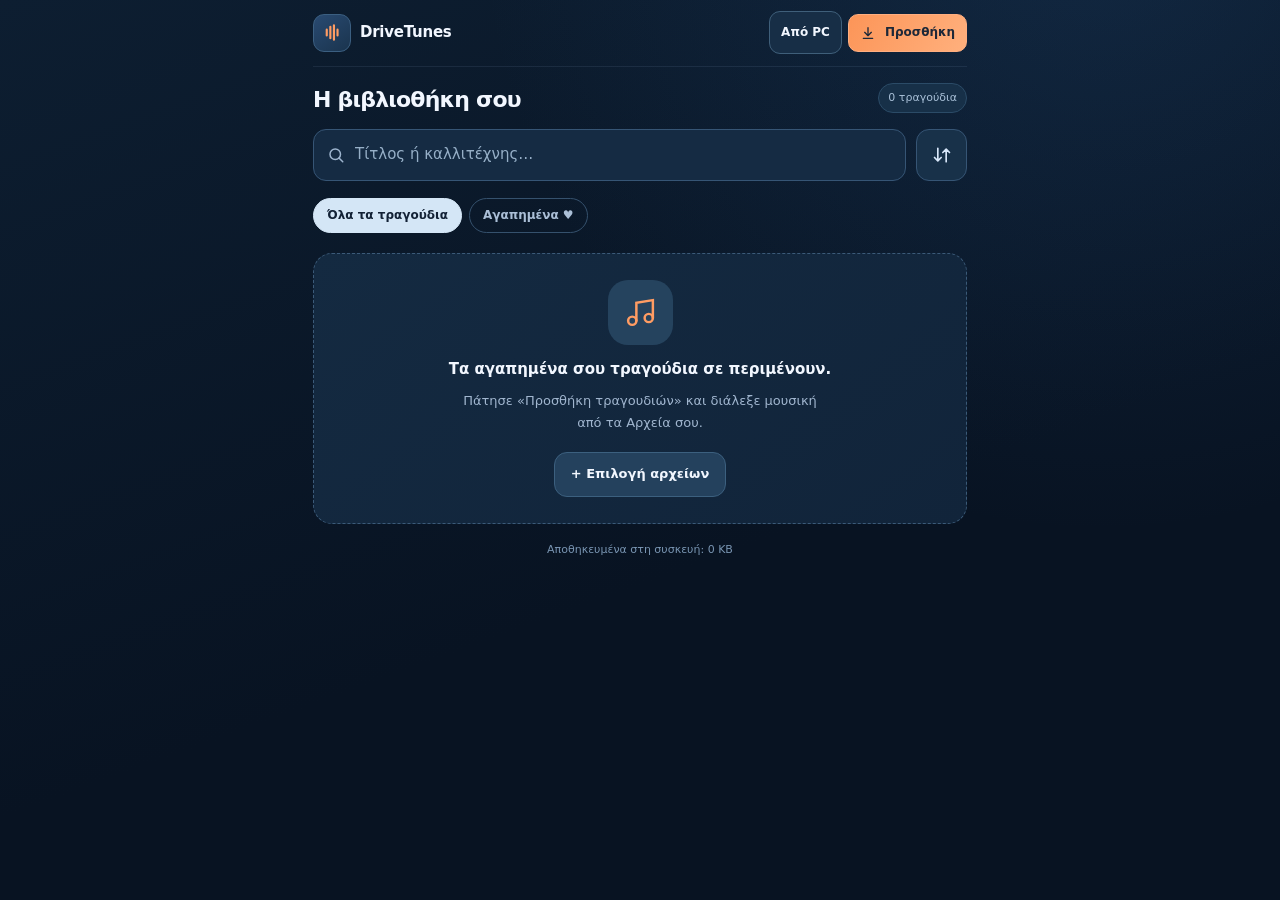
==== commit afb0e136: "Replace Spotify UI with one-click Windows localhost music transfer launcher" ====
--- a/index.html
+++ b/index.html
@@ -38,7 +38,7 @@
         <p id="pcSetupHint" class="pc-help">Βάλε μία φορά τη διεύθυνση όπου ανοίγεις το DataTransfer. Χρησιμοποιείται μόνο για τη σύνδεση των συσκευών.</p>
         <button id="pcTransferStart" class="pc-start" type="button">Έναρξη μεταφοράς</button>
         <div id="pcPairing" class="pc-pairing" hidden>
-          <span class="pc-label">Στον υπολογιστή άνοιξε:</span>
+          <span class="pc-label">Στον υπολογιστή άνοιξε (αφού ξεκινήσεις το DriveTunes-PC.cmd):</span>
           <span id="pcSenderUrl" class="pc-sender-url"></span>
           <span class="pc-label">Κωδικός σύνδεσης:</span>
           <strong id="pcPairCode" class="pc-pair-code">—</strong>
@@ -47,36 +47,6 @@
         <p id="pcTransferStatus" class="pc-status" role="status" aria-live="polite"></p>
         <div id="pcReceiveName" class="pc-receive-name"></div>
         <progress id="pcReceiveProgress" max="100" value="0" hidden></progress>
-      </section>
-      <section class="spotify-import" aria-label="Spotify link">
-        <form id="spotifyForm" class="spotify-form">
-          <label for="spotifyUrl" class="spotify-label">Spotify link <span>· Βρες τα τραγούδια που έχεις offline</span></label>
-          <div class="spotify-input-row">
-            <input id="spotifyUrl" type="url" inputmode="url" autocomplete="off" spellcheck="false" placeholder="Link τραγουδιού ή playlist" aria-describedby="spotifyHint">
-            <button id="spotifyFind" type="submit" class="spotify-find">Εύρεση</button>
-          </div>
-        </form>
-        <p id="spotifyHint" class="spotify-hint">Δεν κατεβάζει ήχο από το Spotify. Αντιστοιχίζει links με τα αρχεία σου.</p>
-        <div id="spotifyFeedback" class="spotify-feedback" role="status" aria-live="polite" hidden></div>
-        <div id="spotifyResults" class="spotify-results" hidden>
-          <div class="spotify-results-head">
-            <strong id="spotifyResultTitle"></strong>
-            <a id="spotifySource" target="_blank" rel="noopener noreferrer" href="https://open.spotify.com/">Spotify</a>
-          </div>
-          <div id="spotifyMatchedList" class="spotify-match-list"></div>
-          <button id="spotifyPlay" type="button" class="spotify-play" hidden>▶ Παίξε τα διαθέσιμα</button>
-        </div>
-        <details class="spotify-settings" id="spotifySettings">
-          <summary>Σύνδεση Spotify για δικές σου playlists</summary>
-          <p>Για να διαβάσουμε όλα τα τραγούδια της playlist σου χρειάζεται δωρεάν Spotify Developer Client ID και σύνδεση λογαριασμού. Το Spotify επιτρέπει πρόσβαση μόνο σε playlists που διαχειρίζεσαι. Η μουσική παραμένει στα δικά σου αρχεία.</p>
-          <label for="spotifyClientId">Spotify Client ID</label>
-          <input id="spotifyClientId" autocomplete="off" spellcheck="false" placeholder="Client ID (όχι Secret)">
-          <div class="spotify-settings-actions">
-            <button type="button" id="spotifyConnect">Σύνδεση Spotify</button>
-            <button type="button" id="spotifyDisconnect">Αποσύνδεση</button>
-          </div>
-          <p class="spotify-setup">Redirect URL για την εφαρμογή Spotify Developer: <code id="spotifyRedirect"></code></p>
-        </details>
       </section>
       <div id="notice" role="status" aria-live="polite" class="notice" hidden></div>
       <div id="importProgress" class="import-progress" hidden><span id="importText">Εισαγωγή…</span><div class="progress-track"><span id="importBar"></span></div></div>
--- a/style.css
+++ b/style.css
@@ -85,45 +85,6 @@
 .storage-info{padding:18px 10px;color:#7995b2}
 
 
-/* Spotify link helper — compact and optional. Never presents metadata as downloads. */
-.spotify-import{margin:14px 0 20px;background:linear-gradient(145deg,#14283f,#102238);border:1px solid #294763;border-radius:17px;padding:14px}
-.spotify-form{margin:0}
-.spotify-label{display:block;color:#edf5ff;font-size:13px;font-weight:800;margin:0 0 9px}
-.spotify-label span{color:#a1b6cf;font-weight:500;font-size:11px}
-.spotify-input-row{display:flex;gap:8px;align-items:stretch}
-.spotify-input-row input{min-width:0;flex:1;color:#f2f7ff;background:#0b1d30;border:1px solid #3a5573;border-radius:12px;padding:11px 12px;font-size:15px;min-height:45px;-webkit-appearance:none;appearance:none}
-.spotify-input-row input::placeholder{color:#829cb8}
-.spotify-input-row input:focus{border-color:#ffab7b;outline:0;box-shadow:0 0 0 3px rgba(255,156,99,.15)}
-.spotify-find{flex:none;background:#31506d;border:1px solid #496e8d;color:#f2f7ff;border-radius:12px;padding:10px 14px;min-height:45px;font-size:12px;font-weight:800}
-.spotify-find:disabled{opacity:.6}
-.spotify-hint{margin:8px 1px 0;font-size:11px;color:#95aac2;line-height:1.5}
-.spotify-feedback{font-size:12px;line-height:1.55;color:#cbdcf0;border-radius:10px;margin-top:12px;background:#1c3750;padding:10px 12px}
-.spotify-feedback.error{background:#3e2b37;color:#ffd2d5}
-.spotify-results{margin-top:12px;padding-top:12px;border-top:1px solid #304963}
-.spotify-results-head{display:flex;align-items:center;justify-content:space-between;gap:12px;font-size:13px;margin-bottom:10px}
-.spotify-results-head strong{min-width:0;overflow-wrap:anywhere}
-.spotify-results-head a{font-size:11px;color:#b7cde8;white-space:nowrap}
-.spotify-match-list{display:flex;flex-direction:column;gap:7px;max-height:270px;overflow-y:auto}
-.spotify-match{display:flex;gap:10px;align-items:center;justify-content:space-between;background:#1b344b;border:1px solid #2f506b;border-radius:11px;padding:10px 11px;min-height:45px}
-.spotify-match strong{font-size:12px;line-height:1.4;font-weight:750;overflow-wrap:anywhere}
-.spotify-match small{display:block;color:#9fb3cb;font-size:11px;margin-top:3px;line-height:1.4}
-.spotify-match .spotify-status{color:#7de4c3;white-space:nowrap;font-size:11px;font-weight:800}
-.spotify-match .spotify-status.missing{color:#f3b6ac}
-.spotify-play{width:100%;margin-top:11px;background:#ffab77;color:#172638;border:0;font-size:12px;font-weight:850}
-.spotify-settings{margin-top:11px;font-size:11px;color:#9eb4cd}
-.spotify-settings summary{cursor:pointer;list-style:none;display:inline-flex;align-items:center;min-height:30px}
-.spotify-settings summary::-webkit-details-marker{display:none}
-.spotify-settings summary::before{content:"⚙";margin-right:6px}
-.spotify-settings p{line-height:1.6;margin:9px 0 11px}
-.spotify-settings label{display:block;margin:9px 0 5px}
-.spotify-settings input{width:100%;border:1px solid #3a5573;background:#0b1d30;color:#f2f7ff;min-height:43px;border-radius:11px;padding:9px 12px;min-width:0;font-size:14px}
-.spotify-settings-actions{display:flex;gap:8px;flex-wrap:wrap;margin-top:9px}
-.spotify-settings-actions button{font-size:11px;background:#263e56;color:#dbe8fa;border:1px solid #3b5874;min-height:40px;padding:9px 12px}
-.spotify-setup{color:#8ea6c0;overflow-wrap:anywhere}
-.spotify-setup code{user-select:all;-webkit-user-select:all;font-size:10px;color:#b9cce2}
-@media(max-width:400px){.spotify-import{padding:12px;margin-top:11px}.spotify-label span{display:block;margin-top:3px}.spotify-input-row{gap:6px}.spotify-find{padding:8px 10px}.spotify-match{align-items:flex-start;gap:6px}}
-
-
 /* Compact PC-to-iPhone transfer. Only visible when the user requests it. */
 .compact-pc{min-height:43px;padding:9px 11px;font-size:12px;border-radius:11px;white-space:nowrap}
 .pc-panel{background:linear-gradient(160deg,#142c43,#10253a);border:1px solid #34536e;
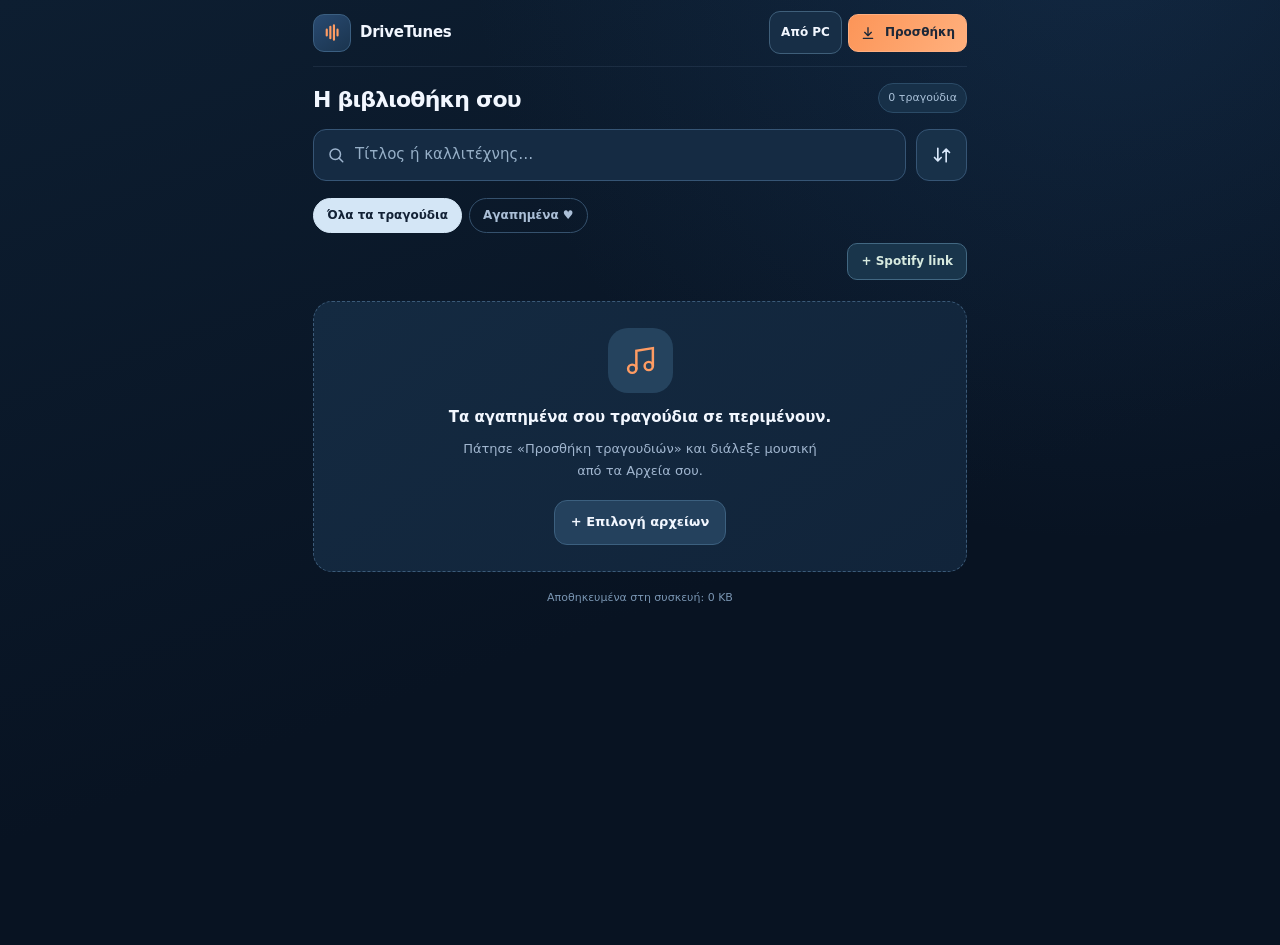
==== commit e5055de2: "Add Spotify link import and playback UI without changing offline audio library" ====
--- a/index.html
+++ b/index.html
@@ -12,8 +12,10 @@
   <link rel="icon" href="./assets/icon.svg" type="image/svg+xml">
   <link rel="apple-touch-icon" href="./assets/apple-touch-icon.png">
   <link rel="stylesheet" href="./style.css">
+  <link rel="stylesheet" href="./spotify.css">
   <title>DriveTunes · Offline Music</title>
   <script src="./app.js" defer></script>
+  <script src="./spotify.js" defer></script>
   <script src="./pc-bridge.js" defer></script>
   <script src="./receiver-transfer.js" defer></script>
 </head>
@@ -63,6 +65,27 @@
           <button class="tab active" role="tab" aria-selected="true" data-filter="all">Όλα τα τραγούδια</button>
           <button class="tab" role="tab" aria-selected="false" data-filter="favorites">Αγαπημένα <span aria-hidden="true">♥</span></button>
         </div>
+        <div class="spotify-entry">
+          <button type="button" id="spotifyToggle" class="spotify-toggle" aria-expanded="false" aria-controls="spotifyPanel">+ Spotify link</button>
+        </div>
+        <section id="spotifyPanel" class="spotify-panel" aria-label="Spotify links" hidden>
+          <div class="spotify-panel-top">
+            <strong>Spotify τραγούδια & playlists</strong>
+            <button id="spotifyClose" type="button" aria-label="Κλείσιμο Spotify">×</button>
+          </div>
+          <p class="spotify-help">Βάλε έναν σύνδεσμο Spotify και άκουσέ τον εδώ μέσω του επίσημου Spotify player. Απαιτείται internet — δεν γίνεται αυτόματη λήψη ήχου.</p>
+          <form id="spotifyForm" class="spotify-form">
+            <input id="spotifyUrl" type="url" inputmode="url" placeholder="https://open.spotify.com/track/..." aria-label="Σύνδεσμος τραγουδιού ή playlist Spotify" autocomplete="off" autocapitalize="off" spellcheck="false" required>
+            <button type="submit">Προσθήκη</button>
+          </form>
+          <p id="spotifyStatus" class="spotify-status" role="status" aria-live="polite"></p>
+          <div id="spotifyList" class="spotify-list"></div>
+          <div id="spotifyPlayer" class="spotify-player" hidden></div>
+          <div class="spotify-offline">
+            <p>Για πραγματική offline ακρόαση, πρόσθεσε δικό σου MP3/M4A. Θα αποθηκευτεί στη συσκευή, όπως και τα υπόλοιπα τραγούδια.</p>
+            <button id="spotifyOfflineImport" type="button">+ Offline αρχείο</button>
+          </div>
+        </section>
         <div id="trackList" class="track-list"></div>
         <div id="emptyState" class="empty-state">
           <div class="empty-icon" aria-hidden="true"><svg viewBox="0 0 24 24"><path d="M9 18V5l12-2v13"/><circle cx="6" cy="18" r="3"/><circle cx="18" cy="16" r="3"/></svg></div>
--- a/spotify.css
+++ b/spotify.css
@@ -0,0 +1,30 @@
+/* Optional Spotify link collection. Spotify playback is online only. */
+.spotify-entry{display:flex;justify-content:flex-end;margin:-4px 0 15px}
+.spotify-toggle{min-height:37px;padding:7px 13px;border-radius:10px;border:1px solid #426882;background:#19354b;color:#d7eadf;font-size:12px;font-weight:750}
+.spotify-panel{margin:0 0 19px;padding:17px;border-radius:17px;background:#11293e;border:1px solid #34516b}
+.spotify-panel[hidden],.spotify-player[hidden]{display:none!important}
+.spotify-panel-top{display:flex;align-items:center;justify-content:space-between;gap:12px}
+.spotify-panel-top strong{font-size:16px}
+.spotify-panel-top button{font-size:24px;border:0;background:none;color:#b8cde1;padding:0 6px}
+.spotify-help{font-size:12px;color:var(--muted);line-height:1.55;margin:9px 0 12px}
+.spotify-form{display:flex;gap:8px;margin:12px 0 0}
+.spotify-form input{min-width:0;flex:1;min-height:43px;padding:9px 12px;background:#091e31;border:1px solid #446581;border-radius:11px;color:var(--ink);font-size:16px}
+.spotify-form button{min-width:81px;min-height:43px;background:#315675;color:var(--ink);border:1px solid #52728d;border-radius:11px;font-weight:750;font-size:12px}
+.spotify-form button:disabled{opacity:.55}
+.spotify-status{font-size:12px;min-height:17px;color:#a2dec2;margin:8px 0}
+.spotify-status.error{color:#ffb2b9}
+.spotify-list{display:flex;flex-direction:column;gap:8px}
+.spotify-row{display:flex;align-items:center;gap:10px;background:#182f45;border:1px solid #35536d;border-radius:12px;padding:11px}
+.spotify-details{display:flex;flex:1;min-width:0;flex-direction:column;gap:4px}
+.spotify-details strong{font-size:13px;line-height:1.3;overflow-wrap:anywhere}
+.spotify-details span{color:#a9bed4;font-size:11px}
+.spotify-actions{display:flex;align-items:center;gap:6px;flex-wrap:wrap;justify-content:flex-end}
+.spotify-actions button,.spotify-actions a{min-height:34px;display:inline-flex;align-items:center;padding:6px 9px;font-size:11px;text-decoration:none;border-radius:8px;border:1px solid #42627c;background:#284863;color:#e8f4ff;white-space:nowrap}
+.spotify-actions .spotify-delete{font-size:18px;background:#422b37;border-color:#6b4658;color:#ffbbc2;padding:2px 11px}
+.spotify-player{margin:15px 0 7px}
+.spotify-player p{color:#b0c7d9;font-size:12px;margin:0 0 8px}
+.spotify-player iframe{display:block;border:0;border-radius:13px;background:#12283d;width:100%;min-width:0}
+.spotify-offline{display:flex;align-items:center;justify-content:space-between;gap:12px;margin-top:13px;border-top:1px solid #2a4860;padding-top:13px}
+.spotify-offline p{margin:0;max-width:340px;color:#a9bdd3;font-size:11px;line-height:1.45}
+.spotify-offline button{flex:none;border:1px solid #51718a;border-radius:10px;background:#2a4a63;color:var(--ink);padding:8px 11px;font-size:11px;font-weight:750}
+@media(max-width:430px){.spotify-panel{padding:13px}.spotify-row{align-items:flex-start;flex-direction:column}.spotify-actions{justify-content:flex-start}.spotify-offline{align-items:flex-start;flex-direction:column}.spotify-offline button{width:100%}}
